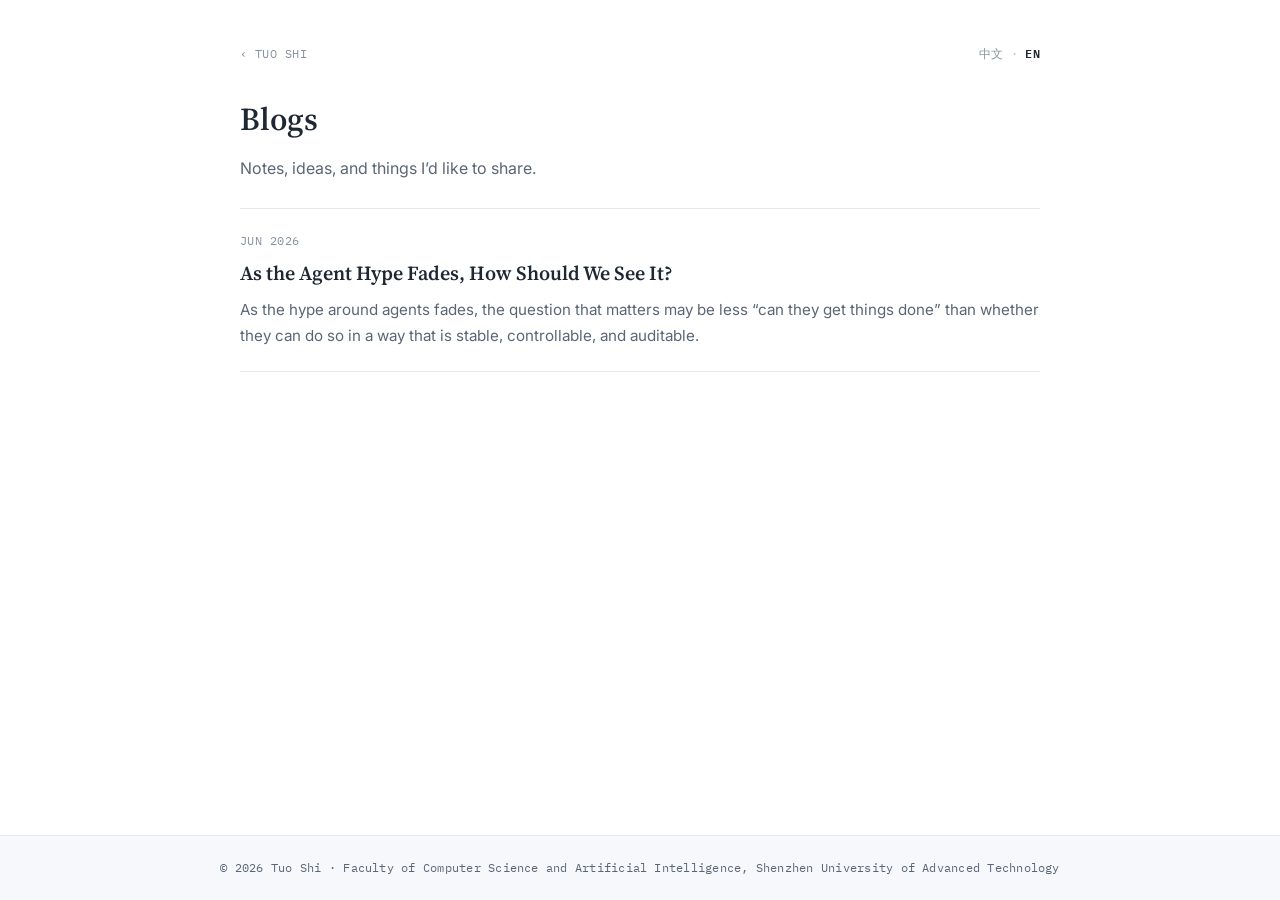
==== blog-en.html @ f5a7bc38 "feat: move affiliation to SUAT and flatten tabs into sections Identity: - role is now Assistant Prof" ====
<!doctype html>
<html lang="en">
<head>
    <meta charset="utf-8">
    <meta name="viewport" content="width=device-width, initial-scale=1.0">
    <title>Tuo Shi &ndash; Blog</title>
    <link rel="icon" type="image/svg+xml" href="img/favicon.svg">
    <link rel="preconnect" href="https://fonts.googleapis.com">
    <link rel="preconnect" href="https://fonts.gstatic.com" crossorigin>
    <link href="https://fonts.googleapis.com/css2?family=Inter:wght@400;500;600;700&family=Source+Serif+4:opsz,wght@8..60,400;8..60,500;8..60,600;8..60,700&family=IBM+Plex+Mono:wght@400;500;600&display=swap" rel="stylesheet">
    <link rel="stylesheet" href="style.css?v=1">
</head>
<body>

<main class="wrap">
    <div class="blog-index">
        <header class="blog-head">
            <div class="article-top">
                <a class="back-link" href="index.html">&lsaquo;&nbsp;Tuo Shi</a>
                <nav class="lang-switch">
                    <a href="blog.html">中文</a><span class="lang-sep">·</span><span class="lang-current">EN</span>
                </nav>
            </div>
            <h1 class="blog-title">Blogs</h1>
            <p class="blog-lead">Notes, ideas, and things I&rsquo;d like to share.</p>
        </header>

        <!-- Newest first. To add a post: copy posts/_template.html, fill it in,
             and add one <li class="post-item"> below pointing to it. -->
        <ul class="post-list">
            <li class="post-item">
                <span class="post-date">Jun 2026</span>
                <a class="post-title" href="posts/agent-after-the-hype-en.html">As the Agent Hype Fades, How Should We See It?</a>
                <p class="post-summary">As the hype around agents fades, the question that matters may be less &ldquo;can they get things done&rdquo; than whether they can do so in a way that is stable, controllable, and auditable.</p>
            </li>
        </ul>
    </div>
</main>

<footer class="footer">
    &copy; <span id="year"></span> Tuo Shi &middot; Faculty of Computer Science and Artificial Intelligence, Shenzhen University of Advanced Technology
</footer>

<script>document.getElementById('year').textContent = new Date().getFullYear();</script>
</body>
</html>
---- style.css ----
/* =========================================================
   Tuo Shi — personal homepage (redesign)
   ========================================================= */

:root {
    --ink:        #1f2733;
    --muted:      #5b6675;
    --muted-2:    #8a93a0;
    --primary:    #2d3e50;   /* dark academic blue   */
    --primary-2:  #303d5f;
    --accent:     #3d92c9;   /* link / highlight blue */
    --accent-soft:#b0cadb;
    --line:       #e3e8ee;
    --bg:         #ffffff;
    --bg-soft:    #f6f8fb;
    --bg-blue:    #eaf0f8;   /* light navy-tinted panel fill */
    --line-blue:  #b6c4d6;   /* navy-tinted hairline       */
    --radius:     8px;
    --r-chip:     4px;
    --shadow:     0 1px 2px rgba(31, 39, 51, 0.05);
    --shadow-sm:  0 1px 2px rgba(31, 39, 51, 0.05);

    /* type system (after RealZST.github.io) */
    --font-sans:  'Inter', -apple-system, BlinkMacSystemFont, 'Segoe UI', 'Helvetica Neue', Arial, sans-serif;
    --font-serif: 'Source Serif 4', Georgia, ui-serif, serif;
    --font-mono:  'IBM Plex Mono', ui-monospace, SFMono-Regular, Menlo, monospace;
    /* Latin in Inter, CJK in a clean sans (黑体) — used on Chinese pages */
    --font-cjk:   'Inter', 'PingFang SC', 'Hiragino Sans GB', 'Microsoft YaHei', 'Noto Sans SC', -apple-system, sans-serif;
}

* {
    box-sizing: border-box;
}

html {
    scroll-behavior: smooth;
    -webkit-text-size-adjust: 100%;
    text-size-adjust: 100%;
}

body {
    margin: 0;
    color: var(--ink);
    background: var(--bg);
    font-size: 16px;
    line-height: 1.7;
    font-family: var(--font-sans);
    font-feature-settings: 'kern', 'liga';
    -webkit-font-smoothing: antialiased;
    -moz-osx-font-smoothing: grayscale;
    /* sticky footer: keep .footer at the bottom even on short pages */
    display: flex;
    flex-direction: column;
    min-height: 100vh;
}
body > main { flex: 1 0 auto; }
body > .footer { flex-shrink: 0; }

a {
    color: var(--accent);
    text-decoration: none;
}
a:hover { text-decoration: underline; }

.wrap {
    max-width: 1080px;
    margin: 0 auto;
    padding: 0 24px;
}

/* ---------- top link bar ---------- */
.topbar {
    background: var(--bg);
    color: var(--ink);
    border-bottom: 1px solid var(--line);
    font-family: var(--font-mono);
    font-size: 0.72rem;
}
.topbar .wrap {
    display: flex;
    align-items: center;
    gap: 24px;
    height: 48px;
    justify-content: flex-end;
}
.topbar .brand {
    margin-right: auto;
    font-family: var(--font-serif);
    font-weight: 700;
    font-size: 1rem;
    letter-spacing: -0.01em;
    color: var(--ink);
}
.topbar a {
    color: var(--muted);
    text-transform: uppercase;
    letter-spacing: 0.1em;
    border: none;
    padding: 0;
    transition: color 0.18s;
}
.topbar a:hover {
    color: var(--accent);
    background: none;
    text-decoration: none;
}

/* ---------- header : photo + identity ---------- */
.hero { padding: 44px 0 0; }

.hero-grid {
    display: grid;
    grid-template-columns: 220px 1fr auto;
    gap: 34px;
    align-items: start;
}

/* right column: external links, stacked */
.hero-links {
    margin-top: 58px;
    display: flex;
    flex-direction: column;
    align-items: flex-start;
    gap: 12px;
    font-family: var(--font-mono);
    font-size: 0.85rem;
    text-transform: uppercase;
    letter-spacing: 0.08em;
}
.hero-links a {
    display: inline-flex;
    align-items: center;
    gap: 9px;
    color: var(--muted);
    white-space: nowrap;
    transition: color 0.18s;
}
.hero-links a:hover { color: var(--accent); text-decoration: none; }
.hero-links .li-ico {
    width: 17px;
    height: 17px;
    flex: 0 0 auto;
}

/* left column: photo */
.hero-photo {
    width: 100%;
    border-radius: var(--radius);
    border: 1px solid var(--line);
    display: block;
    aspect-ratio: 1 / 1;
    object-fit: cover;
}

/* right column: name + identity tags */
.hero-name {
    font-family: var(--font-serif);
    font-size: 2.6rem;
    font-weight: 600;
    line-height: 1.02;
    margin: 0 0 18px;
    letter-spacing: -0.02em;
}
.hero-right .role {
    font-family: var(--font-mono);
    font-size: 0.95rem;
    line-height: 1.5;
    color: var(--primary);
    font-weight: 600;
    margin: 0 0 4px;
}
.hero-right .affil {
    font-family: var(--font-mono);
    font-size: 0.92rem;
    line-height: 1.5;
    color: var(--muted);
    margin: 0 0 11px;
}
.hero-right .contact-line {
    font-family: var(--font-mono);
    font-size: 0.92rem;
    line-height: 1.5;
    color: var(--muted);
    margin: 0 0 3px;
}
.hero-right .contact-line:last-child { margin-bottom: 0; }
.hero-right .m-label { color: var(--muted-2); margin-right: 4px; }

/* about (intro bio) */
.intro p { margin: 0 0 16px; text-align: justify; }
.intro p:last-child { margin-bottom: 0; }
.intro b { color: var(--primary); }
.intro .uni-logo {
    height: 1.3em;
    width: auto;
    vertical-align: -0.32em;
    margin: 0 0.18em;
    border-radius: 2px;
}

.news {
    border: 1px solid var(--primary);
    border-radius: var(--radius);
    background: var(--bg-blue);
    padding: 14px 18px;
}
.news h3 {
    margin: 0 0 6px;
    font-family: var(--font-mono);
    font-size: 0.8rem;
    text-transform: uppercase;
    letter-spacing: 0.12em;
    font-weight: 600;
    color: var(--primary);
    display: flex;
    align-items: center;
    gap: 8px;
}
.news h3::before {
    content: "";
    width: 5px; height: 5px;
    border-radius: 50%;
    background: var(--primary);
}
.news ul { margin: 0; padding-left: 0; list-style: none; }
.news li {
    display: flex;
    gap: 14px;
    padding: 3px 0;
    font-size: 0.95rem;
}
.news .date {
    flex: 0 0 84px;
    font-family: var(--font-mono);
    color: var(--muted);
    font-weight: 500;
    font-size: 0.78rem;
    padding-top: 2px;
}

/* ---------- section divider + heading ---------- */
.divider {
    border: none;
    border-top: 1px solid var(--line);
    margin: 44px 0 0;
}
.section { padding: 26px 0; }
.section-title {
    font-family: var(--font-mono);
    font-size: 1.1rem;
    font-weight: 600;
    text-transform: uppercase;
    letter-spacing: 0.14em;
    color: var(--primary);
    margin: 0 0 22px;
    padding-bottom: 9px;
    border-bottom: 1px solid var(--line);
}

/* ---------- research interests ---------- */
.research-tags {
    display: flex;
    flex-wrap: wrap;
    gap: 8px;
    margin: 0 0 20px;
}
.research-tags .rtag {
    font-family: var(--font-mono);
    font-size: 0.74rem;
    letter-spacing: 0.02em;
    color: var(--primary);
    background: var(--bg-blue);
    border: 1px solid var(--line-blue);
    border-radius: var(--r-chip);
    padding: 4px 11px;
}

.research-grid {
    display: grid;
    grid-template-columns: 1.6fr 1fr;
    gap: 44px;
    align-items: start;
}
.research-text p { margin: 0 0 16px; text-align: justify; }
.research-text b { color: var(--primary); }

.dir-lead { margin: 4px 0 12px; }
.dir-list { list-style: none; margin: 0; padding: 0; }
.dir-list li {
    position: relative;
    padding: 0 0 13px 20px;
}
.dir-list li:last-child { padding-bottom: 0; }
.dir-list li::before {
    content: "";
    position: absolute;
    left: 2px; top: 8px;
    width: 6px; height: 6px;
    border-radius: 50%;
    background: var(--primary);
}
.dir-title { display: block; font-weight: 600; color: var(--primary); }
.dir-sub { display: block; margin-top: 2px; font-size: 0.9rem; color: var(--muted); }

/* ----- scale-up stack (small → large) ----- */
.scale-stack {
    display: grid;
    grid-template-columns: auto 1fr;
    gap: 12px 14px;
    align-items: stretch;
}
.scale-axis {
    grid-column: 1;
    grid-row: 1;
    display: flex;
    align-items: center;
    gap: 6px;
    flex: 0 0 auto;
}
.axis-label {
    writing-mode: vertical-rl;
    transform: rotate(180deg);
    font-family: var(--font-mono);
    font-weight: 600;
    font-size: 0.72rem;
    text-transform: uppercase;
    color: var(--primary);
    letter-spacing: 0.12em;
    white-space: nowrap;
}
.axis-line {
    position: relative;
    width: 12px;
    align-self: stretch;
}
.axis-line::before {           /* shaft */
    content: "";
    position: absolute;
    left: 50%;
    top: 7px;
    bottom: 0;
    width: 2px;
    background: var(--primary);
    transform: translateX(-50%);
}
.axis-line::after {            /* sharp chevron arrowhead */
    content: "";
    position: absolute;
    left: 50%;
    top: 1px;
    width: 8px;
    height: 8px;
    border-top: 2px solid var(--primary);
    border-right: 2px solid var(--primary);
    transform: translateX(-50%) rotate(-45deg);
}

/* shared-border stacked layers (after RealZST research diagram) */
.scale-blocks {
    grid-column: 2;
    grid-row: 1;
    display: flex;
    flex-direction: column;
    border: 1px solid var(--primary);
    border-radius: 0;
    overflow: hidden;
    background: #fff;
}
.scale-block {
    text-align: left;
    font: inherit;
    background: #fff;
    border: none;
    border-bottom: 1px solid var(--line-blue);
    border-radius: 0;
    padding: 13px 16px;
    cursor: pointer;
    transition: background 0.16s ease;
}
.scale-block:last-child { border-bottom: none; }
.scale-block .sb-title {
    font-family: var(--font-serif);
    font-weight: 600;
    font-size: 1.05rem;
    color: var(--primary);
}
.scale-block .sb-ex {
    margin-top: 3px;
    font-family: var(--font-mono);
    font-size: 0.74rem;
    letter-spacing: 0.01em;
    color: var(--muted);
}
.scale-block:hover,
.scale-block:focus-visible {
    background: rgba(45, 62, 80, 0.07);
    outline: none;
}

/* ----- detail panel (same width as the blocks; revealed on hover) ----- */
.scale-detail {
    grid-column: 2;
    grid-row: 2;
    margin-top: 6px;
    min-height: 92px;
    display: flex;
    align-items: center;
    border: 1px solid var(--primary);
    border-radius: 0;
    background: var(--bg-blue);
    padding: 12px 16px;
    font-size: 0.92rem;
    line-height: 1.5;
}
.scale-pane { display: none; margin: 0; }
.scale-pane.active { display: block; animation: fade 0.25s ease; }
.scale-pane b { color: var(--primary); }
.scale-pane .hint { color: var(--muted); font-style: italic; }
.scale-pane .goal {
    display: block;
    margin-top: 8px;
    color: var(--primary);
}
.scale-pane .goal .glabel {
    font-family: var(--font-mono);
    font-size: 0.74rem;
    text-transform: uppercase;
    letter-spacing: 0.1em;
    font-weight: 600;
    color: var(--primary);
}
.scale-pane .goal u { text-decoration: none; }

/* ---------- section rail : table of contents ----------
   wide screens  -> vertical dashes in the right margin, name on hover
   narrow screens-> horizontal sticky bar at the top, names always visible  */
.rail {
    position: fixed;
    z-index: 50;
    display: flex;
}
.rail-item { display: flex; text-decoration: none; }
.rail-item:hover { text-decoration: none; }
.rail-label {
    font-family: var(--font-mono);
    font-size: 0.66rem;
    font-weight: 500;
    text-transform: uppercase;
    letter-spacing: 0.1em;
    white-space: nowrap;
}

/* ---- narrow: sticky top bar ---- */
@media (max-width: 1239px) {
    body { padding-top: 43px; }
    .rail {
        top: 0;
        left: 0;
        right: 0;
        flex-direction: row;
        padding: 0 14px;
        background: rgba(255, 255, 255, 0.93);
        -webkit-backdrop-filter: saturate(180%) blur(8px);
        backdrop-filter: saturate(180%) blur(8px);
        border-bottom: 1px solid var(--line);
        overflow-x: auto;
        overscroll-behavior-x: contain;
        scrollbar-width: none;
    }
    .rail::-webkit-scrollbar { display: none; }
    .rail-dash { display: none; }
    .rail-label {
        padding: 12px 10px;
        color: var(--muted);
        border-bottom: 2px solid transparent;
        transition: color 0.18s ease, border-color 0.18s ease;
    }
    .rail-item.active .rail-label {
        color: var(--primary);
        border-bottom-color: var(--primary);
    }
    /* keep an anchored heading clear of the bar */
    .section { scroll-margin-top: 52px; }
}

/* ---- wide: vertical dashes in the right margin ---- */
@media (min-width: 1240px) {
    .rail {
        right: 26px;
        top: 50%;
        transform: translateY(-50%);
        flex-direction: column;
        align-items: flex-end;
        gap: 13px;
    }
    .rail-item {
        align-items: center;
        justify-content: flex-end;
        gap: 10px;
        padding: 3px 0;
    }
    .rail-dash {
        width: 11px;
        height: 3px;
        border-radius: 2px;
        background: var(--line-blue);
        transition: width 0.22s ease, background-color 0.22s ease;
    }
    .rail-label {
        color: var(--primary);
        /* a real chip, so the label reads as an overlay instead of loose text
           floating on top of the column underneath */
        background: var(--bg);
        border: 1px solid var(--line);
        border-radius: var(--r-chip);
        box-shadow: var(--shadow-sm);
        padding: 2px 8px;
        opacity: 0;
        transform: translateX(4px);
        transition: opacity 0.18s ease, transform 0.18s ease;
        pointer-events: none;
    }
    /* only the item under the cursor names itself */
    .rail-item:hover .rail-label,
    .rail-item:focus-visible .rail-label {
        opacity: 1;
        transform: none;
    }
    .rail-item:hover .rail-dash,
    .rail-item:focus-visible .rail-dash {
        width: 22px;
        background: var(--accent);
    }
    /* current section: dash only — a pinned label would sit on the text forever */
    .rail-item.active .rail-dash {
        width: 22px;
        background: var(--primary);
    }
}

@media (prefers-reduced-motion: reduce) {
    .rail-dash, .rail-label { transition: none; }
}

/* ---------- flat modules (publications / projects / teaching / services) ---------- */
.module h3 {
    font-family: var(--font-mono);
    font-weight: 600;
    font-size: 0.95rem;
    text-transform: uppercase;
    letter-spacing: 0.12em;
    color: var(--primary);
    margin: 26px 0 13px;
    padding-bottom: 7px;
    border-bottom: 1px solid var(--line);
}
.module > h3:first-of-type { margin-top: 0; }

/* publication / generic lists */
.pub-list, .plain-list {
    list-style: none;
    margin: 0;
    padding: 0;
}
.pub-list li {
    padding: 14px 0;
    border-bottom: 1px solid var(--line);
    line-height: 1.55;
}
.pub-list li:last-child { border-bottom: none; }
.pub-list li > a {
    font-family: var(--font-serif);
    font-weight: 600;
    color: var(--ink);
}
.pub-list li > a:hover { color: var(--accent); }
.pub-list .venue {
    font-family: var(--font-serif);
    font-style: italic;
    color: var(--muted);
    font-size: 0.9rem;
}
.pub-list .venue .ccf { color: var(--accent); font-style: italic; }
.pub-list .authors {
    font-family: var(--font-mono);
    color: var(--muted);
    font-size: 0.78rem;
    letter-spacing: 0.01em;
}
.pub-list b { color: var(--ink); }

.plain-list li {
    position: relative;
    padding: 8px 0 8px 22px;
    border-bottom: 1px dashed var(--line);
}
.plain-list li:last-child { border-bottom: none; }
.plain-list li::before {
    content: "";
    position: absolute;
    left: 2px; top: 18px;
    width: 5px; height: 5px;
    border-radius: 50%;
    background: var(--primary);
}
.plain-list i { color: var(--muted); }

.conference-tag {
    display: inline-block;
    min-width: 86px;
    padding: 2px 8px;
    margin-right: 10px;
    background: var(--primary);
    color: #fff;
    border: 1px solid var(--primary);
    font-family: var(--font-mono);
    font-size: 0.68rem;
    font-weight: 500;
    letter-spacing: 0.02em;
    text-align: center;
    border-radius: var(--r-chip);
    vertical-align: middle;
}

.muted-link {
    font-family: var(--font-mono);
    font-size: 0.72rem;
    font-weight: 400;
    text-transform: none;
    letter-spacing: 0;
}

/* ---------- footer ---------- */
.footer {
    background: var(--bg-soft);
    border-top: 1px solid var(--line);
    color: var(--muted);
    font-family: var(--font-mono);
    font-size: 0.74rem;
    letter-spacing: 0.02em;
    text-align: center;
    padding: 22px 0;
    margin-top: 30px;
}

/* ---------- blog (index + article pages) ---------- */
.blog-index { max-width: 800px; }   /* match .article width */
.blog-head { padding: 44px 0 4px; }
.back-link {
    display: inline-block;
    font-family: var(--font-mono);
    font-size: 0.74rem;
    letter-spacing: 0.04em;
    text-transform: uppercase;
    color: var(--muted-2);
    margin-bottom: 26px;
}
.back-link:hover { color: var(--accent); text-decoration: none; }
.blog-title {
    font-family: var(--font-serif);
    font-size: 2rem;
    font-weight: 600;
    color: var(--ink);
    margin: 0 0 8px;
}
.blog-lead {
    color: var(--muted);
    margin: 0;
    max-width: 60ch;
}

.post-list {
    list-style: none;
    margin: 22px 0 0;
    padding: 0;
    border-top: 1px solid var(--line);
}
.post-item {
    padding: 22px 0;
    border-bottom: 1px solid var(--line);
}
.post-date {
    display: block;
    font-family: var(--font-mono);
    font-size: 0.72rem;
    letter-spacing: 0.04em;
    text-transform: uppercase;
    color: var(--muted-2);
    margin-bottom: 6px;
}
.post-title {
    font-family: var(--font-serif);
    font-size: 1.25rem;
    font-weight: 600;
    color: var(--ink);
}
.post-title:hover { color: var(--accent); text-decoration: none; }
.post-summary {
    color: var(--muted);
    margin: 7px 0 0;
    font-size: 0.95rem;
}
.post-draft { color: var(--muted-2); font-style: italic; }

/* article / index header row: back-link + language toggle */
.article-top {
    display: flex;
    justify-content: space-between;
    align-items: baseline;
    gap: 16px;
    margin-bottom: 28px;
}
.article-top .back-link { margin-bottom: 0; }
.lang-switch {
    font-family: var(--font-mono);
    font-size: 0.72rem;
    letter-spacing: 0.04em;
    white-space: nowrap;
}
.lang-switch a { color: var(--muted-2); }
.lang-switch a:hover { color: var(--accent); text-decoration: none; }
.lang-switch .lang-current { color: var(--ink); font-weight: 600; }
.lang-sep { color: var(--line-blue); margin: 0 7px; }

.article { max-width: 800px; padding: 44px 0 0; }
.article-title {
    font-family: var(--font-serif);
    font-size: 2.05rem;
    font-weight: 700;
    line-height: 1.25;
    letter-spacing: -0.01em;
    color: var(--ink);
    margin: 0 0 12px;
    text-wrap: balance;
}
.article-meta {
    font-family: var(--font-mono);
    font-size: 0.74rem;
    letter-spacing: 0.04em;
    text-transform: uppercase;
    color: var(--muted-2);
    margin: 0 0 34px;
    padding-bottom: 20px;
    border-bottom: 1px solid var(--line);
}
.article-body {
    color: var(--ink);
    font-size: 1.05rem;
    line-height: 1.85;
}
.article-body > p:first-child { font-size: 1.12rem; }
.article-body p { margin: 0 0 22px; text-wrap: pretty; }
.article-body h2 {
    font-family: var(--font-serif);
    font-size: 1.35rem;
    font-weight: 600;
    line-height: 1.35;
    color: var(--primary);
    margin: 46px 0 16px;
    text-wrap: balance;
}
.article-body a { color: var(--accent); }
.article-body a:hover { text-decoration: underline; }
.article-body b { font-weight: 600; }              /* 纯加粗，不改颜色 */
.article-body .hl { color: #234e9c; }               /* 深蓝（换色强调）*/
.article-body blockquote {
    margin: 24px 0;
    padding: 4px 0 4px 20px;
    border-left: 3px solid var(--line-blue);
    color: var(--muted);
    font-style: italic;
}
.article-body code {
    font-family: var(--font-mono);
    font-size: 0.85em;
    background: var(--bg-blue);
    padding: 1px 5px;
    border-radius: var(--r-chip);
}
.article-body .hk-logo {
    height: 1.55em;
    width: auto;
    vertical-align: -0.44em;
    margin: 0 0.15em;
}

/* Chinese pages: title + headings + body in a clean sans (黑体) */
html[lang="zh-CN"] .article-title,
html[lang="zh-CN"] .article-body h2 {
    font-family: var(--font-cjk);
    letter-spacing: 0;
}
html[lang="zh-CN"] .article-title { font-weight: 600; }
html[lang="zh-CN"] .article-body { font-family: var(--font-cjk); }

/* ---------- responsive ---------- */
@media (max-width: 820px) {
    .hero-grid { grid-template-columns: 1fr; gap: 24px; }
    .hero-photo { max-width: 220px; }
    .hero-links { margin-top: 0; flex-direction: row; flex-wrap: wrap; align-items: flex-start; gap: 18px; }
    .research-grid { grid-template-columns: 1fr; gap: 28px; }
    .hero-name { font-size: 2rem; }
}
@media (max-width: 600px) {
    .hero-name { font-size: 1.9rem; }
}
@media (max-width: 520px) {
    .topbar .wrap { justify-content: center; flex-wrap: wrap; height: auto; padding: 10px 24px; }
    .topbar .label { margin-right: 0; width: 100%; text-align: center; }
}
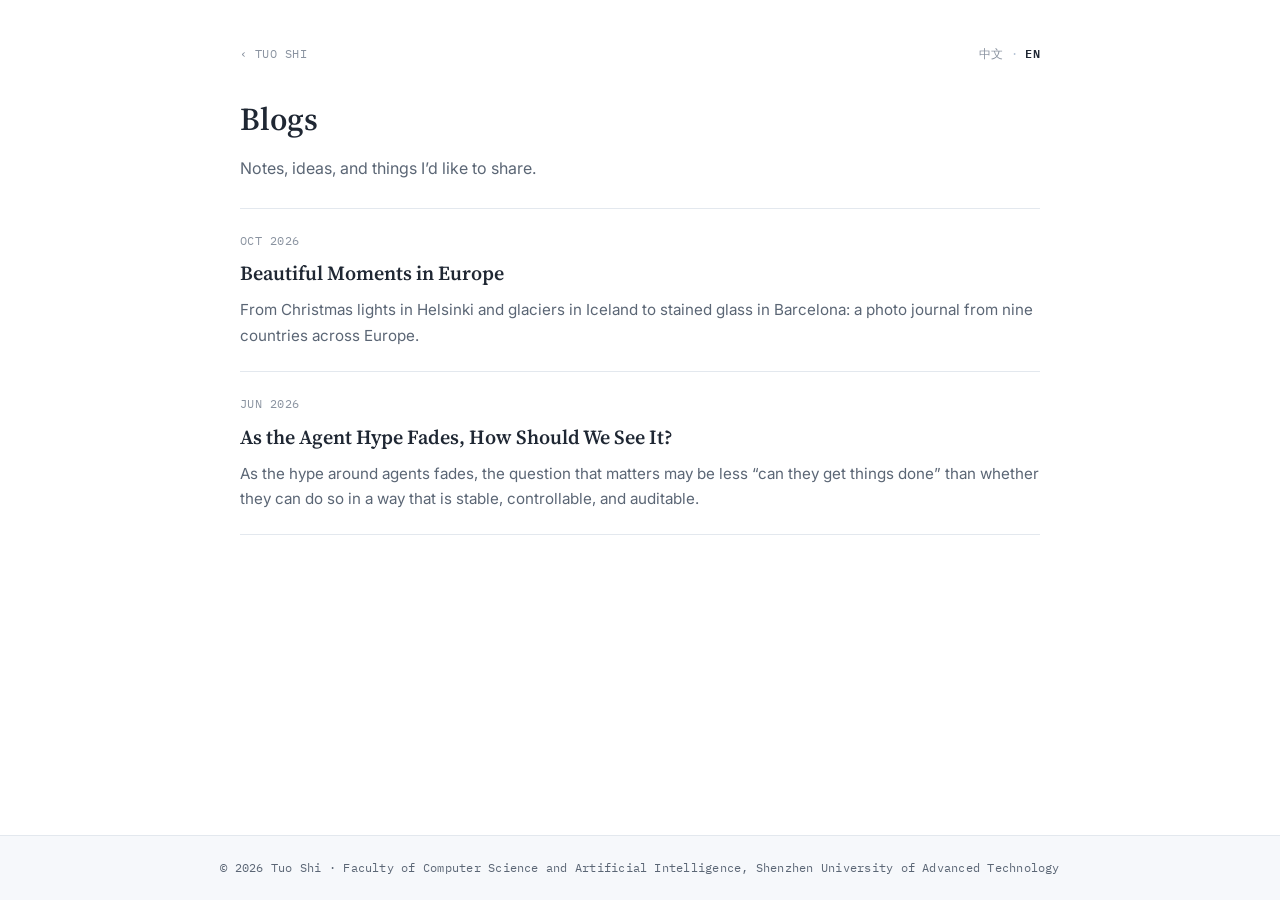
==== commit 96716942: "Blog: add 'Beautiful Moments in Europe' photo post - New photo post covering 9 countries, grouped by" ====
--- a/blog-en.html
+++ b/blog-en.html
@@ -29,6 +29,11 @@
              and add one <li class="post-item"> below pointing to it. -->
         <ul class="post-list">
             <li class="post-item">
+                <span class="post-date">Oct 2026</span>
+                <a class="post-title" href="posts/beautiful-moments-in-europe.html">Beautiful Moments in Europe</a>
+                <p class="post-summary">From Christmas lights in Helsinki and glaciers in Iceland to stained glass in Barcelona: a photo journal from nine countries across Europe.</p>
+            </li>
+            <li class="post-item">
                 <span class="post-date">Jun 2026</span>
                 <a class="post-title" href="posts/agent-after-the-hype-en.html">As the Agent Hype Fades, How Should We See It?</a>
                 <p class="post-summary">As the hype around agents fades, the question that matters may be less &ldquo;can they get things done&rdquo; than whether they can do so in a way that is stable, controllable, and auditable.</p>
--- a/style.css
+++ b/style.css
@@ -784,6 +784,166 @@
     margin: 0 0.15em;
 }
 
+/* ---------- photo posts (travel) ---------- */
+.trip-toc {
+    display: flex;
+    flex-wrap: wrap;
+    row-gap: 4px;
+    font-family: var(--font-mono);
+    font-size: 0.74rem;
+    letter-spacing: 0.04em;
+    text-transform: uppercase;
+    margin: 0 0 8px;
+}
+.trip-toc a { color: var(--muted-2); }
+.article-body .trip-toc a:hover { color: var(--accent); text-decoration: none; }
+.trip-country {
+    margin-top: 40px;
+    padding-top: 30px;
+    border-top: 1px solid var(--line);
+    scroll-margin-top: 24px;
+}
+.article-body .trip-kicker {
+    font-family: var(--font-mono);
+    font-size: 0.7rem;
+    letter-spacing: 0.08em;
+    text-transform: uppercase;
+    color: var(--muted-2);
+    margin: 0 0 2px;
+}
+.article-body .trip-country h2 {
+    font-size: 1.75rem;
+    margin: 0 0 18px;
+}
+.trip-city {
+    font-family: var(--font-serif);
+    font-size: 1.2rem;
+    font-weight: 600;
+    color: var(--ink);
+    margin: 0 0 12px;
+}
+.photo-grid {
+    display: grid;
+    gap: 14px;
+    margin: 6px 0 34px;
+}
+.photo-grid.cols-1 { grid-template-columns: 1fr; }
+.photo-grid.cols-2 { grid-template-columns: repeat(2, 1fr); }
+.photo-grid.cols-3 { grid-template-columns: repeat(3, 1fr); }
+.photo-grid + .photo-grid { margin-top: -20px; }
+.photo { margin: 0; }
+.photo-grid.landscape .photo img { aspect-ratio: 16 / 9; }
+.photo-grid.r34 .photo img { aspect-ratio: 3 / 4; }
+.photo-grid.r43 .photo img { aspect-ratio: 4 / 3; }
+/* one tall photo beside two stacked wide ones; .flip puts the tall one on the right */
+.photo-mosaic {
+    display: grid;
+    grid-template-columns: 2fr 3fr;
+    gap: 14px;
+    margin: 6px 0 34px;
+}
+.photo-mosaic + .photo-mosaic { margin-top: -20px; }
+.photo-mosaic.flip { grid-template-columns: 3fr 2fr; }
+.photo-mosaic .tall {
+    grid-column: 1;
+    grid-row: 1 / span 2;
+    display: grid;
+    grid-template-rows: minmax(0, 1fr) auto;
+}
+.photo-mosaic.flip .tall { grid-column: 2; }
+.photo-mosaic .tall img { aspect-ratio: auto; height: 100%; contain: size; }
+.photo-mosaic .wide img { aspect-ratio: 16 / 9; }
+/* a city with a single photo: text beside a narrow portrait */
+.city-row {
+    display: grid;
+    grid-template-columns: 1fr 230px;
+    gap: 28px;
+    align-items: start;
+    margin: 0 0 34px;
+}
+.city-text p { margin-bottom: 0; }
+.photo img {
+    display: block;
+    width: 100%;
+    aspect-ratio: 3 / 5;
+    object-fit: cover;
+    border-radius: var(--radius);
+    background: var(--bg-soft);
+    cursor: zoom-in;
+    transition: transform 0.25s ease, box-shadow 0.25s ease;
+}
+.photo img:hover {
+    transform: translateY(-2px);
+    box-shadow: 0 8px 22px rgba(31, 39, 51, 0.14);
+}
+.photo figcaption {
+    font-family: var(--font-mono);
+    font-size: 0.7rem;
+    letter-spacing: 0.03em;
+    line-height: 1.5;
+    color: var(--muted-2);
+    margin-top: 8px;
+}
+@media (max-width: 600px) {
+    .photo-grid { gap: 8px; }
+    .photo-grid + .photo-grid,
+    .photo-mosaic + .photo-mosaic { margin-top: -26px; }
+    .photo-mosaic { gap: 8px; }
+    .city-row { grid-template-columns: 1fr 120px; gap: 16px; }
+    .photo figcaption { font-size: 0.64rem; }
+}
+
+/* full-screen photo viewer */
+.lightbox {
+    width: 100vw;
+    height: 100vh;
+    max-width: none;
+    max-height: none;
+    margin: 0;
+    padding: 0;
+    border: none;
+    background: transparent;
+}
+.lightbox[open] {
+    display: flex;
+    align-items: center;
+    justify-content: center;
+}
+.lightbox::backdrop { background: rgba(15, 20, 28, 0.92); }
+.lb-figure { margin: 0; text-align: center; pointer-events: none; }
+.lb-img {
+    max-width: min(92vw, 900px);
+    max-height: 86vh;
+    border-radius: var(--r-chip);
+    pointer-events: auto;
+}
+.lb-caption {
+    font-family: var(--font-mono);
+    font-size: 0.74rem;
+    letter-spacing: 0.04em;
+    color: #c9d1db;
+    margin-top: 12px;
+}
+.lb-btn {
+    position: fixed;
+    background: none;
+    border: none;
+    color: #e6ebf1;
+    font-size: 2.4rem;
+    line-height: 1;
+    padding: 12px 16px;
+    cursor: pointer;
+    opacity: 0.75;
+}
+.lb-btn:hover { opacity: 1; }
+.lb-close { top: 10px; right: 12px; }
+.lb-prev { left: 8px; top: 50%; transform: translateY(-50%); }
+.lb-next { right: 8px; top: 50%; transform: translateY(-50%); }
+@media (prefers-reduced-motion: reduce) {
+    .photo img { transition: none; }
+    .photo img:hover { transform: none; }
+}
+
 /* Chinese pages: title + headings + body in a clean sans (黑体) */
 html[lang="zh-CN"] .article-title,
 html[lang="zh-CN"] .article-body h2 {
